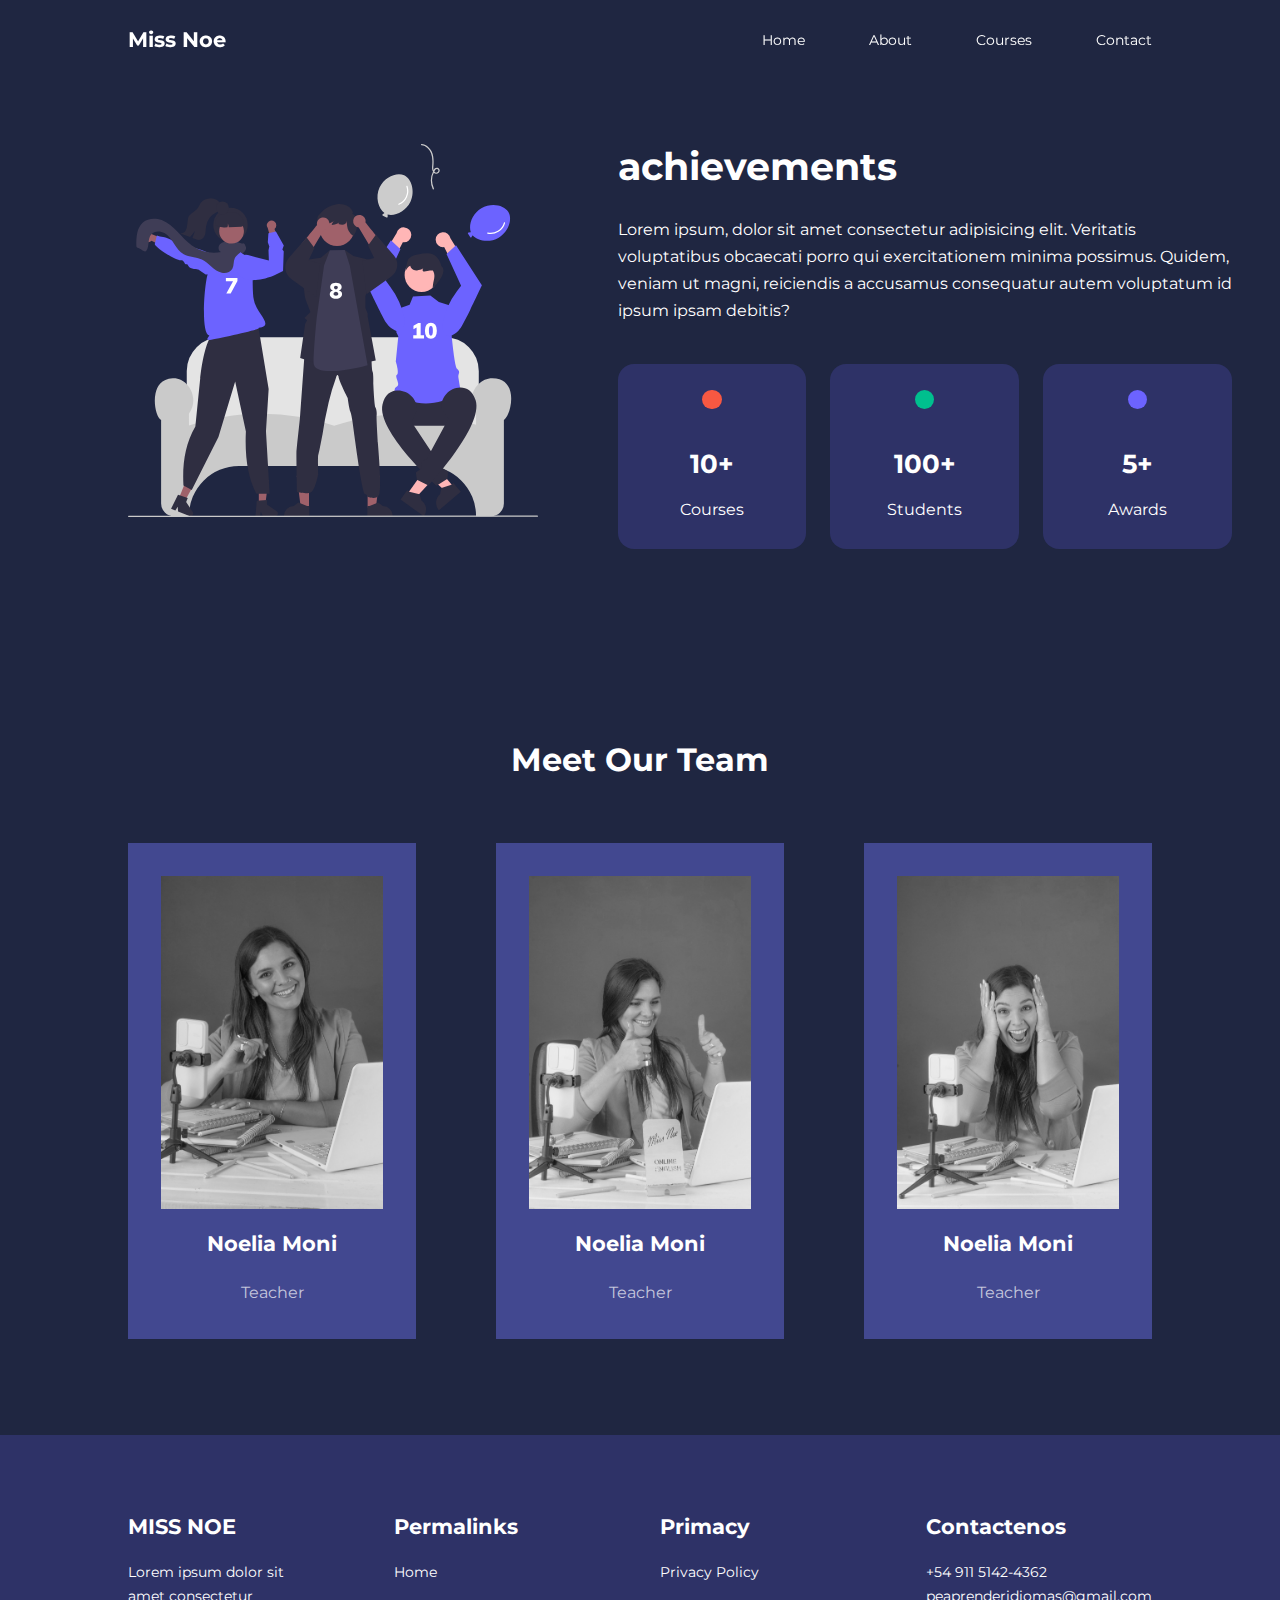
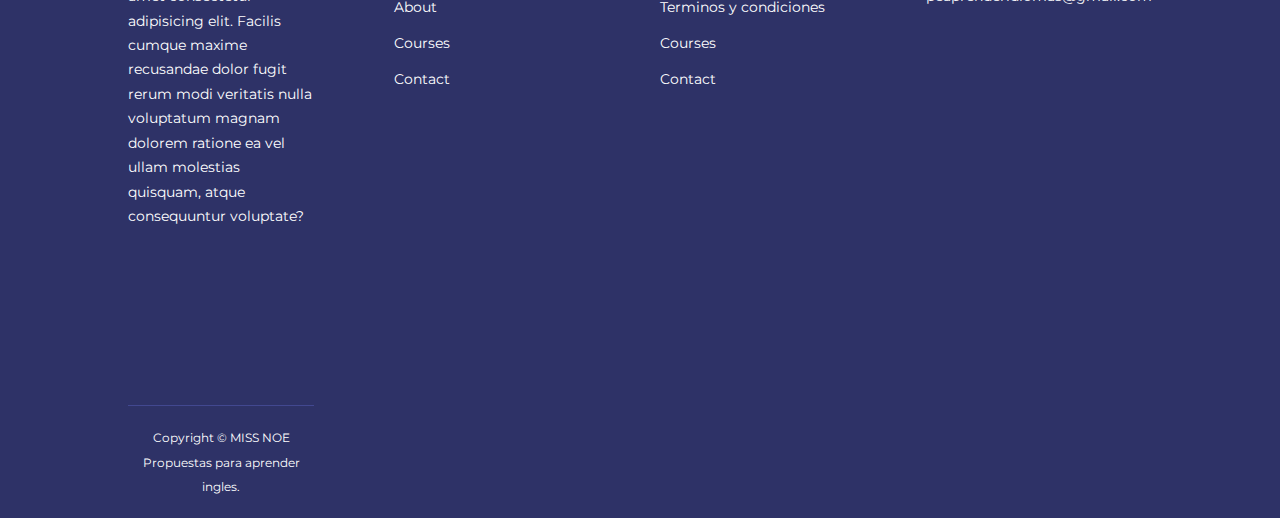
==== about.html @ 30347429 "about" ====
<!DOCTYPE html>
<html lang="es">

<head>
    <meta charset="UTF-8">
    <meta http-equiv="X-UA-Compatible" content="IE=edge">
    <meta name="viewport" content="width=device-width, initial-scale=1.0">
    <title>Miss</title>
    <!-- ICONSCOUT CDN -->
    <link rel="stylesheet" href="https://unicons.iconscout.com/release/v2.1.6/css/unicons.css">
    <!--GOOGLE FONTS (MONTSERRAT)-->
    <link rel="preconnect" href="https://fonts.googleapis.com">
    <link rel="preconnect" href="https://fonts.gstatic.com" crossorigin>
    <link href="https://fonts.googleapis.com/css2?family=Montserrat:wght@300;400;500;600;700;800;900&display=swap"
        rel="stylesheet">

    <!-- SWIPER CSS -->
    <!-- <link rel="stylesheet" href="https://unpkg.com/swiper/swiper-bundle.min.css" />-->


    <link rel="stylesheet" href="./css/style.css">
    <link rel="stylesheet" href="./css/about.css">
</head>

<body>
    <nav>
        <div class="container nav_container">
            <a href="index.html">
                <h4>Miss Noe</h4>
            </a>
            <ul class="nav_menu">
                <li><a href="index.html">Home</a></li>
                <li><a href="about.html">About</a></li>
                <li><a href="courses.html">Courses</a></li>
                <li><a href="contact.html">Contact</a></li>
            </ul>
            <button id="open-menu-btn"><i class="uil uil-bars"></i></button>
            <button id="close-menu-btn"><i class="uil uil-multiply"></i></button>
        </div>


    </nav>

    <!-- Contenido de la página va aquí -->


        <section class="about_achievements">
            <div class="container about_achievements-container">
                <div class="about_achievements-left">
                    <img src="./images/about achievements.svg">
                </div>
                <div class="about_achievements-right">
                    <h1>achievements</h1>
                    <p>
                        Lorem ipsum, dolor sit amet consectetur adipisicing elit. Veritatis voluptatibus obcaecati porro
                        qui exercitationem minima possimus. Quidem, veniam ut magni,
                        reiciendis a accusamus consequatur autem voluptatum id ipsum ipsam debitis?
                    </p>
                    <div class="achievements_cards">
                        <article class="achievement_card">
                            <span class="achievement_icon">
                                <i class="uil uil-video"></i>
                            </span>
                            <h3>10+</h3>
                            <p>Courses</p>
                        </article>

                        <article class="achievement_card">
                            <span class="achievement_icon">
                                <i class="uil uil-users-alt"></i>
                            </span>
                            <h3>100+</h3>
                            <p>Students</p>
                        </article>

                        
                        <article class="achievement_card">
                            <span class="achievement_icon">
                                <i class="uil uil-trophy"></i>
                            </span>
                            <h3>5+</h3>
                            <p>Awards</p>
                        </article>
                    </div>
                </div>
            </div>
        </section>

        <!-------------- FIN DE ACHIVEMENTS ------------>

        <section>
            <h2>Meet Our Team</h2>
            <div class="container team_container">
                <article class="team_member">
                    <div class="team_member-image">
                        <img src="./imagenesNoe/noe_notebook1.jpg">
                    </div>
                    <div class="team_member-info">
                        <h4>Noelia Moni</h4>
                        <p>Teacher</p>
                    </div>
                    <div class="team_member-socials">
                        <a href="https://www.instagram.com/miss.noe_online.english/" target="_blank"><i class="uil uil-instagram"></i></a>
                        <a href="https://www.twitter.com/miss.noe_online.english/" target="_blank"><i class="uil uil-twitter"></i></a>
                        <a href="https://www.linkedin.com/miss.noe_online.english/" target="_blank"><i class="uil uil-linkedin"></i></a>
                    </div>
                </article>

                <article class="team_member">
                    <div class="team_member-image">
                        <img src="./imagenesNoe/noeOkey.jpg">
                    </div>
                    <div class="team_member-info">
                        <h4>Noelia Moni</h4>
                        <p>Teacher</p>
                    </div>
                    <div class="team_member-socials">
                        <a href="https://www.instagram.com/miss.noe_online.english/" target="_blank"><i class="uil uil-instagram"></i></a>
                        <a href="https://www.twitter.com/miss.noe_online.english/" target="_blank"><i class="uil uil-twitter"></i></a>
                        <a href="https://www.linkedin.com/miss.noe_online.english/" target="_blank"><i class="uil uil-linkedin"></i></a>
                    </div>
                </article>

                <article class="team_member">
                    <div class="team_member-image">
                        <img src="./imagenesNoe/noeGraciosa.jpg">
                    </div>
                    <div class="team_member-info">
                        <h4>Noelia Moni</h4>
                        <p>Teacher</p>
                    </div>
                    <div class="team_member-socials">
                        <a href="https://www.instagram.com/miss.noe_online.english/" target="_blank"><i class="uil uil-instagram"></i></a>
                        <a href="https://www.twitter.com/miss.noe_online.english/" target="_blank"><i class="uil uil-twitter"></i></a>
                        <a href="https://www.linkedin.com/miss.noe_online.english/" target="_blank"><i class="uil uil-linkedin"></i></a>
                    </div>
                </article>
            </div>
        </section>

         <!-------------- FIN DE EQUIPO ------------>












        <footer class="footer">
            <div class="container footer_container">
                <div class="footer_1">
                    <a href="index.html" class="footer_logo">
                        <h4>MISS NOE</h4>
                    </a>
                    <p>Lorem ipsum dolor sit amet consectetur adipisicing elit. Facilis cumque maxime recusandae
                        dolor fugit rerum modi veritatis nulla voluptatum magnam dolorem ratione ea vel ullam
                        molestias quisquam, atque consequuntur voluptate?
                    </p>
                </div>

                <div class="footer_2">
                    <h4>Permalinks</h4>
                    <ul class="permalinks">
                        <li>
                            <a href="index.html">Home</a>
                        </li>
                        <li>
                            <a href="about.html">About</a>
                        </li>
                        <li>
                            <a href="courses.html">Courses</a>
                        </li>
                        <li>
                            <a href="contact.html">Contact</a>
                        </li>
                    </ul>
                </div>

                <div class="footer_3">
                    <h4>Primacy</h4>
                    <ul class="privacy">
                        <li><a href="#">Privacy Policy</a></li>
                        <li><a href="#">Terminos y condiciones</a></li>
                        <li><a href="#">Courses</a></li>
                        <li><a href="#">Contact</a></li>
                    </ul>
                </div>

                <div class="footer_4">
                    <h4>Contactenos</h4>
                    <div>
                        <p>+54 911 5142-4362</p>
                        <p>peaprenderidiomas@gmail.com</p>
                    </div>
                    <ul class="footer_socials">
                        <li><a href="#"><i class="uil uil-facebook-f"></i></a></li>
                        <li><a href="#"><i class="uil uil-instagram-alt"></i></a></li>
                        <li><a href="#"><i class="uil uil-twitter"></i></a></li>
                        <li><a href="#"><i class="uil uil-linkedin-alt"></i></a></li>
                    </ul>
                </div>

                <div class="footer_copyright">
                    <small>Copyright &copy; MISS NOE Propuestas para aprender ingles.</small>
                </div>
            </div>
        </footer>





        <!-- Scripts de JavaScript van al final del cuerpo para mejorar el rendimiento de la carga -->
        <script src="./main.js"></script>
        <!--<script src="https://unpkg.com/swiper/swiper-bundle.min.js"></script>
---- css/style.css ----
* {
    margin: 0;
    padding: 0;
    border: 0;
    outline: 0;
    text-decoration: none;
    list-style: none;
    box-sizing: border-box;
}

:root{

 --color-primary: #6c63ff;
 --color-suuuess: #00bf8e;
 --color-warning: #f7c94b;
 --color-danger: #f75842;
 --color-danger-variant: rgba(247, 88, 66, 0.4);
 --color-white: #fff;
 --color-light: rgba(255, 255, 255, 0.7);
 --color-black: #000;
 --color-bg: #1f2641;
 --color-bg1:#2e3267;
 --color-bg2:#424890;
 --color-bg3:#ABEBC6;
 --color-bg4:#D1F2EB;

 --container-width-lg: 80%;
 --container-width-md: 90%;
 --container-width-sm: 94%;

 --transition: all 400ms ease;
}

body {
    font-family: "Montserrat", sans-serif;
    line-height: 1.7;
    color: var(--color-white);
    background-color: var(--color-bg);
}
.container{
    width: var(--container-width-lg);
    margin: 0 auto;
}

section{

    padding: 6rem 0;
}

section h2{
    text-align: center;
    margin-bottom: 4rem;
}

h1,
h2,
h3,
h4,
h5 {
  line-height: 1.2; 
}
h1{
    font-size: 2.4rem;
}
h2{
    font-size: 2rem;
}
h3{
    font-size: 1.6rem;
}
h4{
    font-size: 1.3rem;
}
a{
    color: var(--color-white);
}

img{
    width: 100%;
    display: block;
    object-fit: cover;
}

.btn{
    display: inline-block;
    background: var(--color-white);
    color: var(--color-black);
    padding: 1rem 2rem;
    border: 1px solid transparent;
    font-weight: 500;
    transition: var(--transition);
}

.btn:hover {
    background: transparent;
    color: var(--color-white);
    border-color: var(--color-white);
}

.btn-primary {
    background: var(--color-danger);
    color: var(--color-white);
}

/*---------------------- NAVBAR------*/

nav {
    background:transparent;
    width: 100vw;
    height: 5rem;
    position: fixed;
    top: 0;
    z-index: 11;
}
.window-scroll {
    background: var(--color-primary);
    box-shadow: 0 1rem 2rem rgba(0, 0, 0, 0.2);
}
.nav_container {
    height: 100%;
    display: flex;
    justify-content: space-between;
    align-items: center;
}
nav button {
    display: none;
}

.nav_menu {
    display: flex;
    align-items: center;
    gap: 4rem;
}
.nav_menu a{
    font-size: 0.9rem;
    transition: var(--transition);
}

.nav_menu a:hover{
    color: var(--color-bg2);
}

/*-------HEADER--------*/

header{
    position: relative;
    top: 5rem;
    overflow: hidden;
    height: 70vh;
    margin-bottom: 5rem;
}

.header_container {
    display: grid;
    grid-template-columns: 1fr 1fr;
    align-items: center;
    gap: 5rem;
    height: 100%;
}

.header_left p {
    margin: 1rem 0 2.4rem;
}

/*------- CATEGORIAS --------*/

.categories{
    background: var(--color-bg1);
    height: 29rem;
}
.categories h1{
    line-height: 1;
    margin-bottom: 3rem;
}

.categories_container{
    display: grid;
    grid-template-columns: 40% 60%;
 
}
.categories_left{
    margin-right: 4rem;
}

.categories_left p {
    margin: 1rem 0 3rem;
}
.categories_right{
    display: grid;
    grid-template-columns: repeat(3, 1fr);
    gap: 1.2rem;
}

.category{
    background: var(--color-bg2);
    padding: 2rem;
    border-radius: 2rem;
    transition: var(--transition);
}
.category:hover{
    box-shadow: 0 3rem 3rem rgba(0, 0, 0, 0.3);
    z-index: 1;
}

.category:nth-child(1) .category_icon{
    background:var(--color-black) ;

}

.category:nth-child(2) .category_icon{
    background: var(--color-danger);

}

.category:nth-child(3) .category_icon{
    background: var(--color-danger-variant);

}

.category:nth-child(4) .category_icon{
    background: var(--color-suuuess);

}

.category:nth-child(5) .category_icon{
    background: var(--color-warning);

}

.category:nth-child(6) .category_icon{
    background: var(--color-bg);

}

.category_icon{
    background: var(--color-primary);
    padding: 0.7rem;
    border-radius: 0.9rem;
}

.category h5{
    margin: 2rem 0 1rem;

}
.category p{
    font-size: 0.85rem;
}

/*------- CURSOS POPULARES --------*/


.courses{
    margin-top: 10rem;
}

.courses_container{
    display: grid;
    grid-template-columns: repeat(3, 1fr);
    gap: 2rem;
}

.course {
    background: var(--color-bg1);
    text-align: center;
    border: 1px solid transparent;
    transition: var(--transition);
}
.course:hover{
    background: transparent;
    border-color: var(--color-primary);

}
.course_info{
    padding: 2rem;
}

.course_info p {
    margin: 1.2rem 0 2rem;
    font-size: 0.9rem;
}


/*------- PREGUNTAS FRECUENTES --------*/

.faqs{

    background: var(--color-bg1);
    box-shadow: inset 0 0 3rem rgba(0, 0, 0, 0.5);
}

.faqs_container{
    display: grid;
    grid-template-columns: 1fr 1fr;
    gap: 1rem;
}

.faq{
    padding: 2rem;
    display: flex;
    align-items: center;
    gap: 1.4rem;
    height: fit-content;
    background: var(--color-primary);
    cursor: pointer;

}

.faq h4{
    font-size: 1rem;
    line-height: 2.2;
}

.faq_icon{
    align-self: flex-start;
    font-size: 1.2rem;
}

.faq p{
    margin-top: 0.8rem;
    display: none;
}
.faq.open p{
    display: block;
}

/*------- TESTIMONIO --------*/

.testimonials__container{
    overflow-x: hidden;
    position: relative;
    margin-bottom: 5rem;
}

.testimonial{
    padding-top: 2rem;
}

.avatar{
    width: 6rem;
    height: 6rem;
    border-radius: 50%;
    overflow: hidden;
    margin: 0 auto 1rem;
    border: 1rem solid var(--color-bg1);
}

.testimonial_info{
    text-align: center;
}

.testimonial_body{
    background: var(--color-primary);
    padding: 2rem;
    margin-top: 3rem;
    position: relative;
}

.testimonial_body::before{

    content: "";
    display: block;
    background: linear-gradient(
        135deg,
        transparent,
        var(--color-primary),
        var(--color-primary),
        var(--color-primary)
    );
    width: 3rem;
    height: 3rem;
    position: absolute;
    left: 50%;
    top: -1.5rem;
    transform: rotate(45deg);
}

/*------- FOOTER --------*/

footer{

    background: var(--color-bg1);
    padding-top: 5rem;
    font-size: 0.9rem;
}

.footer_container{
    display: grid;
    grid-template-columns: repeat(4, 1fr);
    gap: 5rem;
}
.footer_container > div h4{
    margin-bottom: 1.2rem;
}

.footer_1 p{
    margin: 0 0 2rem;
}

footer ul li{
    margin-bottom: 0.7rem;
}

footer ul li a:hover{
    text-decoration: underline;

}

.footer_socials{
    display: flex;
    gap: 1rem;
    font-size: 1.2rem;
    margin-top: 2rem;
}
.footer_copyright{
    text-align: center;
    margin-top: 4rem;
    padding: 1.2rem 0;
    border-top: 1px solid var(--color-bg2);
}


/*---------- MEDIA QUERIS (TABLETS) ---------*/


@media screen and (max-width: 1024px) {
    body{
        background:#AF7AC5 ;

    }
    .container{
        width: var(--container-width-md);
    }
    h1{
        font-size: 2.2rem;
    }
    h2{
        font-size: 1.7rem;
    }
    h3{
        font-size: 1.4rem;

    }
    h4{
        font-size: 1.2rem;
    }

    
/*---------- NAVBAR ---------*/

nav button {
    display: inline-block;
    background: transparent;
    font-size: 1.8rem;
    color: var(--color-white);
    cursor: pointer;
}
nav button#close-menu-btn{
    display: none;
}

.nav_menu{
    position: fixed;
    top: 5rem;
    right: 5%;
    height: fit-content;
    width: 18rem;
    flex-direction: column;
    gap: 0;
    display: none;
}
.nav_menu li{
    width: 100%;
    height: 5.8rem;
    animation: animateNavItems 400ms linear forwards;
    transform-origin: top right;
    opacity: 0;

}
.nav_menu li:nth-child(2){
    animation-delay: 200ms;
}


.nav_menu li:nth-child(3){
    animation-delay: 400ms;
}


.nav_menu li:nth-child(4){
    animation-delay: 600ms;
}






@keyframes animateNavItems {
    0%{
        transform: rotateZ(-90deg) rotateX(90deg) scale(0.1);
    }
    100%{
        transform: rotateZ(0) rotateX(0) scale(1);
        opacity: 1;
    }
}

.nav_menu li a {
    background: var(--color-primary);
    box-shadow: -4rem 6rem 10rem rgba(0, 0, 0, 0.6);
    width: 100%;
    height: 100%;
    display: grid;
    place-items: center;
   /* transition: background 0.3s ease, color 0.3s ease;  Agrega una transición suave */
}

.nav_menu li a:hover {
    background: var(--color-bg2);
    color: var(--color-white);
}

/*-------------- HEADER -----------------------------------*/

header{
    height: 52vh;
    margin-bottom: 4rem;
}

.header_container {
    gap: 0;
    padding-bottom: 3rem;
}

/*-------------- CATEGORIAS ---------------------*/
.categories{
    height: auto;
}
.categories_container{
    grid-template-columns: 1fr;
    gap: 3rem;
}
.categories_left{
    margin-right: 0;
}

/*-------------- CURSOS POPULARES ---------------------*/
.course{
    margin-top: 0;
}
.courses_container{
    grid-template-columns: 1fr 1fr;
}

/*-------------- PREGUNT FRECUENTES ---------------------*/
.faqs_container{
    grid-template-columns: 1fr;
}
.faq{
    padding: 1.5rem;
}

/*-------------- FOOTER ---------------------*/
.footer_container{
    grid-template-columns: 1fr 1fr;
}


}
/*-------------- MEDIA QUERIES (PHONE) ---------------------*/

@media screen and (max-width: 768px){
body{
    background: red;
}

.container{
    width: var(--container-width-sm);
}
/*-------------- NAVBAR ---------------------*/
.nav_menu{
    right: 3%;
}
/*-------------- HEADER ---------------------*/
header{
    height: 100vh;
}

.header_container{
    grid-template-columns: 1fr;
    text-align: center;
    margin-top: 0;
}

.header_left p {
    margin-bottom: 1.3rem;
}

/*-------------- CATEGORIAS ---------------------*/
.categories_right{
    grid-template-columns: 1fr 1fr;
    gap: 0.7rem;
}

.category{
    padding: 1rem;
    border-radius: 1rem;
}

.category_icon{
    margin-top: 4px;
    display: inline-block;
}
/*-------------- CURSOS POPU ---------------------*/
.courses_container{
    grid-template-columns: 1fr;
}

/*-------------- TESTIMONIOS ---------------------*/
.testimonial_body{
    padding: 1.2rem;
}

/*-------------- FOOTER ---------------------*/
.footer_container{
    grid-template-columns: 1fr;
    text-align: center;
    gap: 2rem;
}

.footer_1 p{
    margin: 1rem auto;
}
.footer_socials{
    justify-content: center;
}

/*--------- TEST --------------------------------*/

img {
	max-width: 100%; /* Establece el ancho máximo al 100% del contenedor */
	height: auto; /* Mantiene la proporción de aspecto original de la imagen */
	display: block; /* Elimina espacios en blanco alrededor de la imagen */
	margin: 0 auto; /* Centra la imagen horizontalmente */
}

h1 {
	text-align: center;
	color: #ffffff;
	font-family: Arial, sans-serif;
	text-transform: uppercase;
	background-color: #6e65d3;
	padding: 10px;
	border-radius: 5px;
	box-shadow: 0 2px 4px rgba(0, 0, 0, 0.2);
}

h3 {
	text-align: center;
	color: #eeeeee;
	font-family: Arial, sans-serif;
	text-transform: uppercase;
	background-color: #999999;
	padding: 8px;
	border-radius: 5px;
	box-shadow: 0 2px 4px rgba(0, 0, 0, 0.2);
}

form {
	max-width: 600px;
	margin: 0 auto;
	padding: 20px;
	background-color: #fff;
	box-shadow: 0px 0px 10px rgba(0, 0, 0, 0.2), 0px 0px 20px rgba(0, 0, 15, 0.5);
}

fieldset {
	margin-bottom: 20px;
	border: none;
}

legend {
	font-weight: bold;
	margin-bottom: 10px;
}

input[type="radio"] {
	margin-right: 5px;
}

button[type="submit"] {
	display: block;
	margin: 0 auto;
	padding: 10px 20px;
	background-color: #6e65d3;
	color: #fff;
	border: none;
	font-size: 16px;
	cursor: pointer;
	transition: background-color 0.3s ease;
	border-radius: 20px;
	/* adjust the value to your preference */
}

button[type="submit"]:hover {
	background-color: #000000;
}

.result {
	margin-top: 20px;
	padding: 10px;
	background-color: #6e65d3;
	border-radius: 5px;
	text-align: center;
	color: #ffffff;
}













}
---- css/about.css ----
:root{

    --color-primary: #6c63ff;
    --color-suuuess: #00bf8e;
    --color-warning: #f7c94b;
    --color-danger: #f75842;
    --color-danger-variant: rgba(247, 88, 66, 0.4);
    --color-white: #fff;
    --color-light: rgba(255, 255, 255, 0.7);
    --color-black: #000;
    --color-bg: #1f2641;
    --color-bg1:#2e3267;
    --color-bg2:#424890;
    --color-bg3:#ABEBC6;
    --color-bg4:#D1F2EB;
   
    --container-width-lg: 80%;
    --container-width-md: 90%;
    --container-width-sm: 94%;
   
    --transition: all 400ms ease;
   }


.about_achievements{

    margin-top: 3rem;

}

.about_achievements-container{
    display: grid;
    grid-template-columns: 40% 60%;
    gap: 5rem;
}

.about_achievements-right > p{
    margin: 1.6rem 0 2.5rem;

}
.achievements_cards{

    display: grid;
    grid-template-columns: repeat(3, 1fr);
    gap: 1.5rem;
}

.achievement_card{
    background: var(--color-bg1);
    padding: 1.6rem;
    border-radius: 1rem;
    text-align: center;
    transition: var(--transition);
}
.achievement_card:hover{
    background: var(--color-bg2);
    box-shadow: 0 3rem 3rem rgba(0, 0, 0, 0.3);

}

.achievement_icon{
    background: var(--color-danger);
    padding: 0.6rem;
    border-radius: 1rem;
    display: inline-block;
    margin-bottom: 2rem;
    font-size: 2rem;
}
.achievement_card:nth-child(2)
.achievement_icon{
    background: var(--color-suuuess);
}

.achievement_card:nth-child(3)
.achievement_icon{
    background: var(--color-primary);
}
.achievement_card p {
    margin-top: 1rem;
}

/*-------------------------- TEAM ------------------------------*/
.team{

    background: var(--color-bg1);
    box-shadow: inset 0 0 3rem rgba(0, 0, 0, 0.5);

}

.team_container{
    display: grid;
    grid-template-columns: repeat(3, 1fr);
    gap: 5rem;
}
.team_member{
    background: var(--color-bg2);
    padding: 2rem;
    border: 1px solid transparent;
    transition: var(--transition);
    position: relative;
    overflow: hidden;
}

.team_member:hover{
    background: transparent;
    border-color: var(--color-primary);
}

.team_member-image img{
    filter: saturate(0);
}
.team_member:hover img{
    filter: saturate(1);
}

.team_member-info * {
    text-align: center;
    margin-top: 1.4rem;

}

.team_member-info p {
    color: var(--color-light);
}

.team_member-socials{
    position: absolute;
    top: 50%;
    transform: translateY(-50%);
    right: -100%;
    display: flex;
    flex-direction: column;
    background: var(--color-primary);
    border-radius: 1rem 0 0 1rem;
    box-shadow: -2rem 0 2rem rgba(0, 0, 0, 0.3);
    transition: var(--transition);
}

.team_member:hover
.team_member-socials{
    right: 0;
}


.team_member-socials a {
    padding: 1rem;
}

/*---------------- MEDIA QUERIES (TABLETS) ------------------------------*/
@media screen and (max-width: 1024px){
    .about_achievements{
        margin-top: 2rem;
    }
    .about_achievements-container{
        grid-template-columns: 1fr;
        gap: 4rem;
    }
    .about_achievements-left{
        width: 80%;
        margin: 0 auto;
    }
    .team_container{
        grid-template-columns: repeat(2, 1fr);
        gap: 2rem;
    }
    .team_member{
        padding: 1rem;
    }
    /*---------------- MEDIA QUERIES (IPHONE) ------------------------------*/

    @media  screen and (max-width: 768px) {
        .achievements_cards{
            grid-template-columns: 1fr 1fr;
            gap: 0.7rem;
        }
        .team_container{
            grid-template-columns: 1fr 1fr;
            gap: 0.7;
        }
        .team_member{
            padding: 0;
        }
        .team_member p{
            margin-bottom: 1.5rem;
        }
        
    }











}
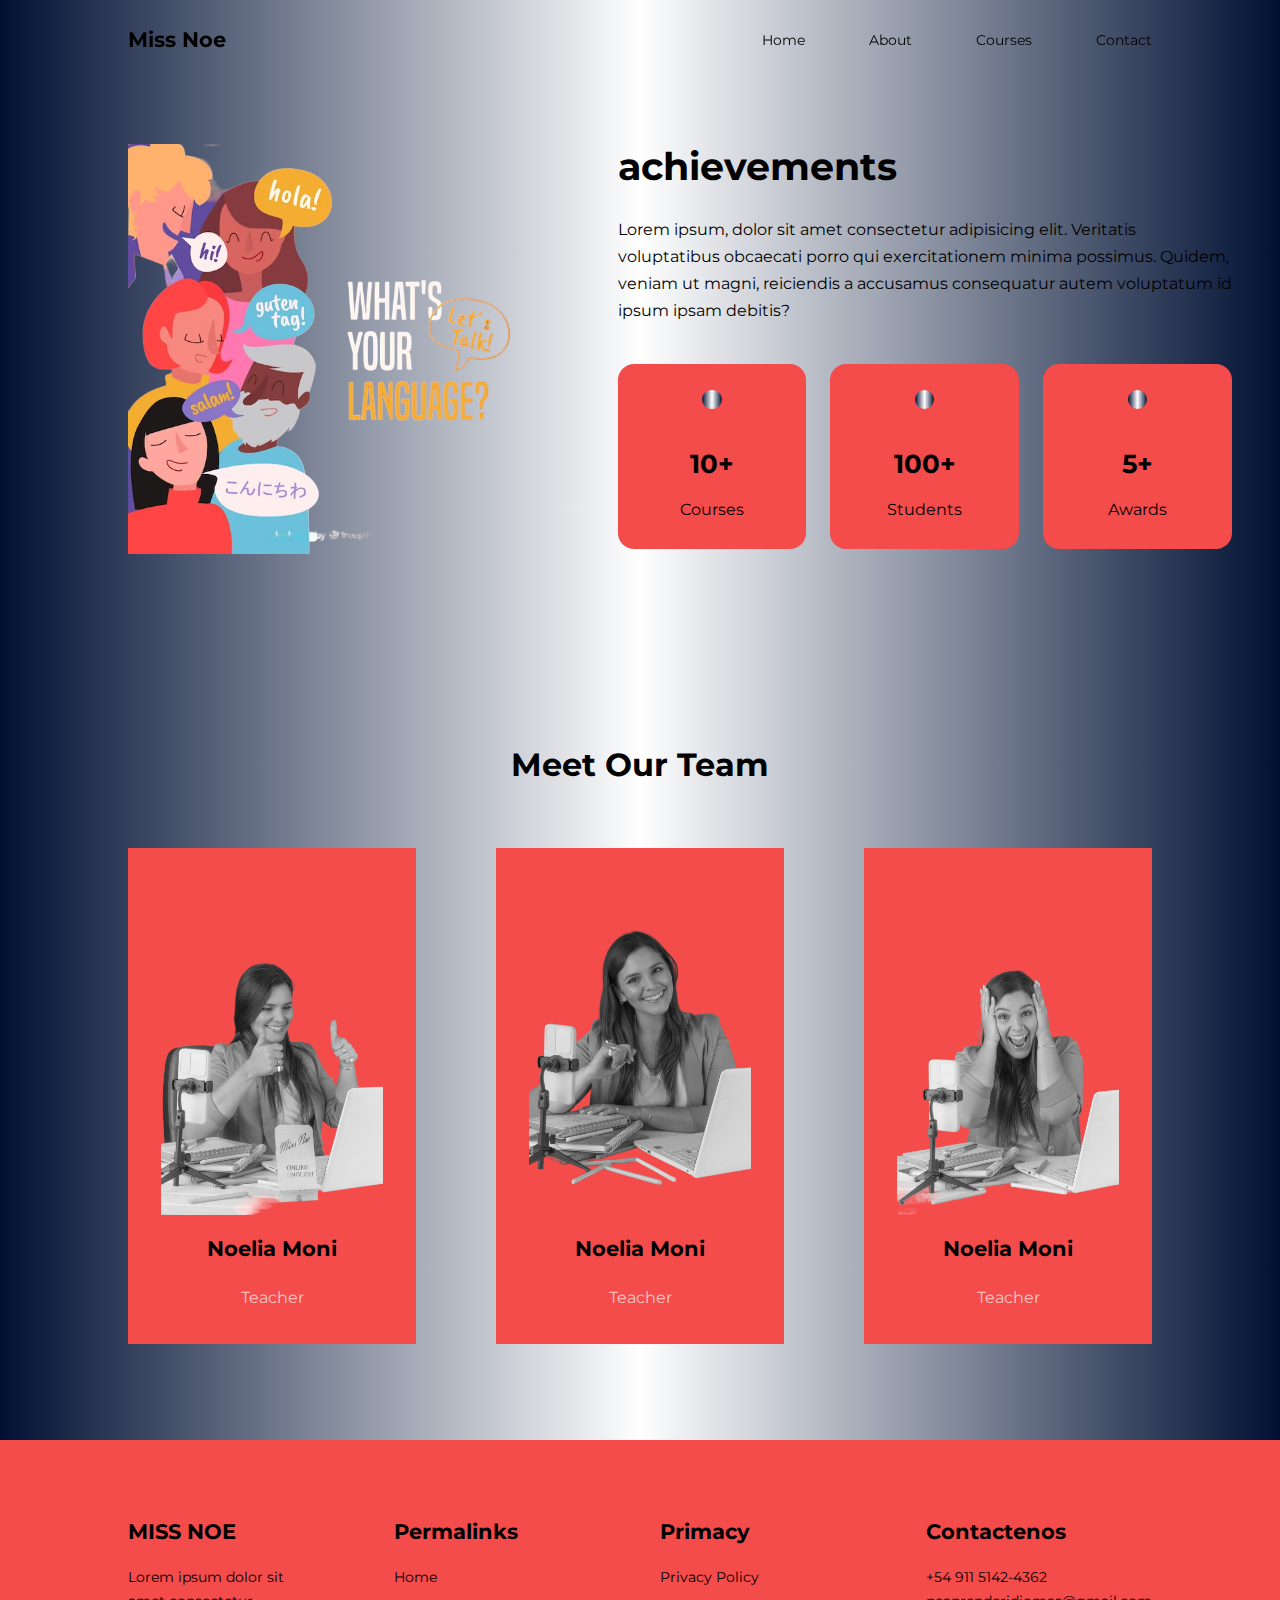
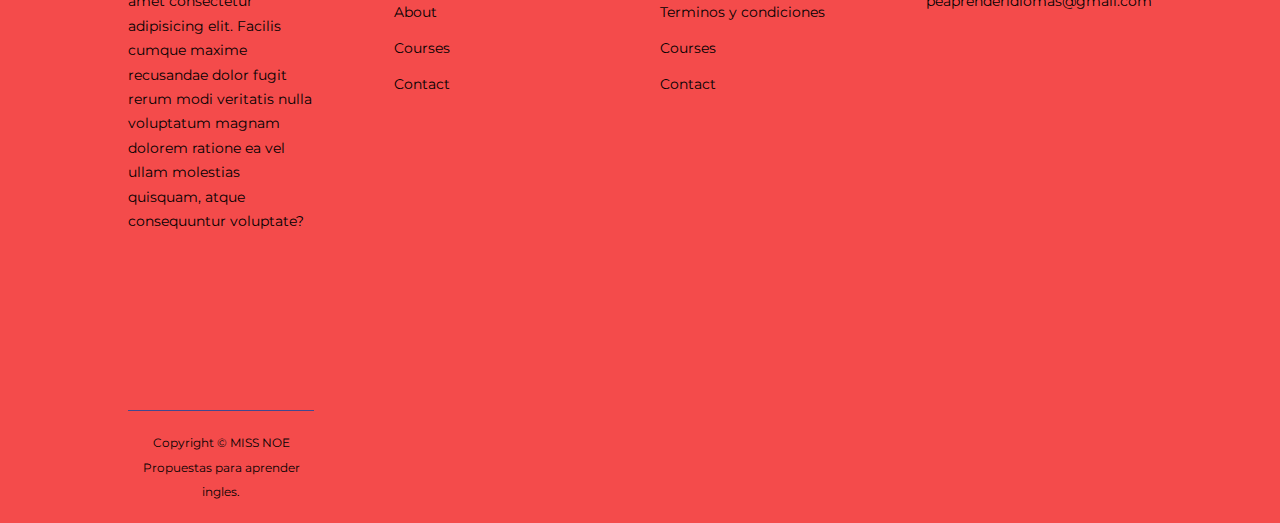
==== commit 044dd6d4: "refactor" ====
--- a/about.html
+++ b/about.html
@@ -47,7 +47,7 @@
         <section class="about_achievements">
             <div class="container about_achievements-container">
                 <div class="about_achievements-left">
-                    <img src="./images/about achievements.svg">
+                    <img src="./imagenesNoe/gente-diseno-PhotoRoom.png-PhotoRoom-PhotoRoom.png">
                 </div>
                 <div class="about_achievements-right">
                     <h1>achievements</h1>
@@ -93,7 +93,7 @@
             <div class="container team_container">
                 <article class="team_member">
                     <div class="team_member-image">
-                        <img src="./imagenesNoe/noe_notebook1.jpg">
+                        <img src="./imagenesNoe/noeOkey-PhotoRoom.png-PhotoRoom.png">
                     </div>
                     <div class="team_member-info">
                         <h4>Noelia Moni</h4>
@@ -108,7 +108,7 @@
 
                 <article class="team_member">
                     <div class="team_member-image">
-                        <img src="./imagenesNoe/noeOkey.jpg">
+                        <img src="./imagenesNoe/noe_notebook1-PhotoRoom.png-PhotoRoom.png">
                     </div>
                     <div class="team_member-info">
                         <h4>Noelia Moni</h4>
@@ -123,7 +123,7 @@
 
                 <article class="team_member">
                     <div class="team_member-image">
-                        <img src="./imagenesNoe/noeGraciosa.jpg">
+                        <img src="./imagenesNoe/noeGraciosa-PhotoRoom.png-PhotoRoom.png">
                     </div>
                     <div class="team_member-info">
                         <h4>Noelia Moni</h4>
--- a/css/style.css
+++ b/css/style.css
@@ -1,55 +1,56 @@
 * {
-    margin: 0;
-    padding: 0;
-    border: 0;
-    outline: 0;
-    text-decoration: none;
-    list-style: none;
-    box-sizing: border-box;
-}
-
-:root{
-
- --color-primary: #6c63ff;
- --color-suuuess: #00bf8e;
- --color-warning: #f7c94b;
- --color-danger: #f75842;
- --color-danger-variant: rgba(247, 88, 66, 0.4);
- --color-white: #fff;
- --color-light: rgba(255, 255, 255, 0.7);
- --color-black: #000;
- --color-bg: #1f2641;
- --color-bg1:#2e3267;
- --color-bg2:#424890;
- --color-bg3:#ABEBC6;
- --color-bg4:#D1F2EB;
-
- --container-width-lg: 80%;
- --container-width-md: 90%;
- --container-width-sm: 94%;
-
- --transition: all 400ms ease;
+  margin: 0;
+  padding: 0;
+  border: 0;
+  outline: 0;
+  text-decoration: none;
+  list-style: none;
+  box-sizing: border-box;
+}
+
+:root {
+  --color-primary: #6c63ff;
+  --color-suuuess: #00bf8e;
+  --color-warning: #f7c94b;
+  --color-danger: #f75842;
+  --color-danger-variant: rgba(247, 88, 66, 0.4);
+  --color-white: #fff;
+  --color-light: rgba(255, 255, 255, 0.7);
+  --color-black: #000;
+  --color-bg: #1f2641;
+  --color-bg1:  rgb(244, 75, 75);
+  --color-bg2: #424890;
+  --color-bg3: #abebc6;
+  --color-bg4: #d1f2eb;
+  --color-bg5: #ba0c2f;
+  --color-bg6: #f2f2f2;
+  --color-RU: linear-gradient(to right, #012169, #ffffff, #ba0c2f);
+  --color-UR: linear-gradient(to right, #001033, #ffffff, #001033);
+  --container-width-lg: 80%;
+  --container-width-md: 90%;
+  --container-width-sm: 94%;
+
+  --transition: all 400ms ease;
 }
 
 body {
-    font-family: "Montserrat", sans-serif;
-    line-height: 1.7;
-    color: var(--color-white);
-    background-color: var(--color-bg);
-}
-.container{
-    width: var(--container-width-lg);
-    margin: 0 auto;
-}
-
-section{
-
-    padding: 6rem 0;
-}
-
-section h2{
-    text-align: center;
-    margin-bottom: 4rem;
+  font-family: "Montserrat", sans-serif;
+  line-height: 1.7;
+  color: var(--color-RU);
+  background: var(--color-UR);
+}
+.container {
+  width: var(--container-width-lg);
+  margin: 0 auto;
+}
+
+section {
+  padding: 6rem 0;
+}
+
+section h2 {
+  text-align: center;
+  margin-bottom: 4rem;
 }
 
 h1,
@@ -57,408 +58,411 @@
 h3,
 h4,
 h5 {
-  line-height: 1.2; 
-}
-h1{
-    font-size: 2.4rem;
-}
-h2{
-    font-size: 2rem;
-}
-h3{
-    font-size: 1.6rem;
-}
-h4{
-    font-size: 1.3rem;
-}
-a{
-    color: var(--color-white);
-}
-
-img{
-    width: 100%;
-    display: block;
-    object-fit: cover;
-}
-
-.btn{
-    display: inline-block;
-    background: var(--color-white);
-    color: var(--color-black);
-    padding: 1rem 2rem;
-    border: 1px solid transparent;
-    font-weight: 500;
-    transition: var(--transition);
+  line-height: 1.2;
+}
+h1 {
+  font-size: 2.4rem;
+}
+h2 {
+  font-size: 2rem;
+}
+h3 {
+  font-size: 1.6rem;
+}
+h4 {
+  font-size: 1.3rem;
+}
+a {
+  color: var(--color-RU);
+}
+
+img {
+  width: 100%;
+  display: block;
+  object-fit: cover;
+}
+
+.btn {
+  display: inline-block;
+  background: var(--color-white);
+  color: var(--color-black);
+  padding: 1rem 2rem;
+  border: 1px solid transparent;
+  font-weight: 500;
+  transition: var(--transition);
 }
 
 .btn:hover {
-    background: transparent;
-    color: var(--color-white);
-    border-color: var(--color-white);
+  background: transparent;
+  color: var(--color-RU);
+  border-color: var(--color-bg1);
 }
 
 .btn-primary {
-    background: var(--color-danger);
-    color: var(--color-white);
+  background: transparent;
+  color: var(--color-RU);
 }
 
 /*---------------------- NAVBAR------*/
 
 nav {
-    background:transparent;
-    width: 100vw;
-    height: 5rem;
-    position: fixed;
-    top: 0;
-    z-index: 11;
+  background: transparent;
+  width: 100vw;
+  height: 5rem;
+  position: fixed;
+  top: 0;
+  z-index: 11;
 }
 .window-scroll {
-    background: var(--color-primary);
-    box-shadow: 0 1rem 2rem rgba(0, 0, 0, 0.2);
+  background: var(--color-bg1);
+  box-shadow: 0 1rem 2rem rgba(0, 0, 0, 0.2);
 }
 .nav_container {
-    height: 100%;
-    display: flex;
-    justify-content: space-between;
-    align-items: center;
+  height: 100%;
+  display: flex;
+  justify-content: space-between;
+  align-items: center;
 }
 nav button {
-    display: none;
+  display: none;
+  background: var(--color-UR);
 }
 
 .nav_menu {
-    display: flex;
-    align-items: center;
-    gap: 4rem;
-}
-.nav_menu a{
-    font-size: 0.9rem;
-    transition: var(--transition);
-}
-
-.nav_menu a:hover{
-    color: var(--color-bg2);
+  display: flex;
+  align-items: center;
+  gap: 4rem;
+}
+.nav_menu a {
+  font-size: 0.9rem;
+  transition: var(--transition);
+  border-color: var(--color-RU);
+}
+
+.nav_menu a:hover {
+  color: var(--color-bg1);
+  border-color: var(--color-RU);
 }
 
 /*-------HEADER--------*/
 
-header{
-    position: relative;
-    top: 5rem;
-    overflow: hidden;
-    height: 70vh;
-    margin-bottom: 5rem;
+header {
+  position: relative;
+  top: 5rem;
+  overflow: hidden;
+  height: 70vh;
+  margin-bottom: 5rem;
 }
 
 .header_container {
-    display: grid;
-    grid-template-columns: 1fr 1fr;
-    align-items: center;
-    gap: 5rem;
-    height: 100%;
+  display: grid;
+  grid-template-columns: 1fr 1fr;
+  align-items: center;
+  gap: 5rem;
+  height: 100%;
 }
 
 .header_left p {
-    margin: 1rem 0 2.4rem;
+  margin: 1rem 0 2.4rem;
 }
 
 /*------- CATEGORIAS --------*/
 
-.categories{
-    background: var(--color-bg1);
-    height: 29rem;
-}
-.categories h1{
-    line-height: 1;
-    margin-bottom: 3rem;
-}
-
-.categories_container{
-    display: grid;
-    grid-template-columns: 40% 60%;
- 
-}
-.categories_left{
-    margin-right: 4rem;
+.categories {
+  background: var(--color-UR);
+  height: 29rem;
+}
+.categories h1 {
+  line-height: 1;
+  margin-bottom: 3rem;
+}
+
+.categories_container {
+  display: grid;
+  grid-template-columns: 40% 60%;
+}
+.categories_left {
+  margin-right: 4rem;
 }
 
 .categories_left p {
-    margin: 1rem 0 3rem;
-}
-.categories_right{
-    display: grid;
-    grid-template-columns: repeat(3, 1fr);
-    gap: 1.2rem;
-}
-
-.category{
-    background: var(--color-bg2);
-    padding: 2rem;
-    border-radius: 2rem;
-    transition: var(--transition);
-}
-.category:hover{
+  margin: 1rem 0 3rem;
+}
+.categories_right {
+  display: grid;
+  grid-template-columns: repeat(3, 1fr);
+  gap: 1.2rem;
+}
+
+.category {
+  background: var(--color-bg1);
+  padding: 2rem;
+  border-radius: 2rem;
+  transition: var(--transition);
+}
+.category:hover {
+  background: var(--color-UR);
+  box-shadow: 0 3rem 3rem rgba(0, 0, 0, 0.3);
+  z-index: 1;
+}
+
+.category:nth-child(1) .category_icon {
+  background: transparent;
+  border-radius: 50%;
+}
+
+.category:nth-child(2) .category_icon {
+  background: transparent;
+  border-radius: 50%;
+}
+
+.category:nth-child(3) .category_icon {
+  background: transparent;
+  border-radius: 50%;
+}
+
+.category:nth-child(4) .category_icon {
+  background: transparent;
+  border-radius: 50%;
+}
+
+.category:nth-child(5) .category_icon {
+  background: transparent;
+  border-radius: 50%;
+}
+
+.category:nth-child(6) .category_icon {
+  background: transparent;
+  border-radius: 50%;
+}
+
+.category_icon {
+  background: var(--color-primary);
+  padding: 0.7rem;
+  border-radius: 0.9rem;
+}
+
+.category h5 {
+  margin: 2rem 0 1rem;
+}
+.category p {
+  font-size: 0.85rem;
+}
+
+/*------- CURSOS POPULARES --------*/
+
+.courses {
+  margin-top: 10rem;
+}
+
+.courses_container {
+  display: grid;
+  grid-template-columns: repeat(3, 1fr);
+  gap: 2rem;
+}
+
+.course {
+  background: var(--color-bg1);
+  text-align: center;
+  border: 1px solid transparent;
+  transition: var(--transition);
+}
+.course:hover {
+  background: var(--color-UR);
+  border-color: var(--color-UR);
+  box-shadow: 0 3rem 3rem rgba(0, 0, 0, 0.3);
+  z-index: 1;
+}
+.course_info {
+  padding: 2rem;
+}
+
+.course_info p {
+  margin: 1.2rem 0 2rem;
+  font-size: 0.9rem;
+}
+
+/*------- PREGUNTAS FRECUENTES --------*/
+
+.faqs {
+  background: var(--color-UR);
+  box-shadow: inset 0 0 3rem rgba(0, 0, 0, 0.5);
+  transition: var(--transition)
+}
+
+.faqs_container {
+  display: grid;
+  grid-template-columns: 1fr 1fr;
+  gap: 1rem;
+}
+
+.faq {
+  padding: 2rem;
+  display: flex;
+  align-items: center;
+  gap: 1.4rem;
+  height: fit-content;
+  background: var(--color-bg1);
+  cursor: pointer;
+ ;
+}
+
+.faq:hover{
+    background: var(--color-UR);
+    border-color: var(--color-UR);
+    box-shadow: inset 0 0 3rem rgba(0, 0, 0, 0.5);
     box-shadow: 0 3rem 3rem rgba(0, 0, 0, 0.3);
     z-index: 1;
-}
-
-.category:nth-child(1) .category_icon{
-    background:var(--color-black) ;
-
-}
-
-.category:nth-child(2) .category_icon{
-    background: var(--color-danger);
-
-}
-
-.category:nth-child(3) .category_icon{
-    background: var(--color-danger-variant);
-
-}
-
-.category:nth-child(4) .category_icon{
-    background: var(--color-suuuess);
-
-}
-
-.category:nth-child(5) .category_icon{
-    background: var(--color-warning);
-
-}
-
-.category:nth-child(6) .category_icon{
-    background: var(--color-bg);
-
-}
-
-.category_icon{
-    background: var(--color-primary);
-    padding: 0.7rem;
-    border-radius: 0.9rem;
-}
-
-.category h5{
-    margin: 2rem 0 1rem;
-
-}
-.category p{
-    font-size: 0.85rem;
-}
-
-/*------- CURSOS POPULARES --------*/
-
-
-.courses{
-    margin-top: 10rem;
-}
-
-.courses_container{
-    display: grid;
-    grid-template-columns: repeat(3, 1fr);
-    gap: 2rem;
-}
-
-.course {
-    background: var(--color-bg1);
-    text-align: center;
-    border: 1px solid transparent;
-    transition: var(--transition);
-}
-.course:hover{
-    background: transparent;
-    border-color: var(--color-primary);
-
-}
-.course_info{
-    padding: 2rem;
-}
-
-.course_info p {
-    margin: 1.2rem 0 2rem;
-    font-size: 0.9rem;
-}
-
-
-/*------- PREGUNTAS FRECUENTES --------*/
-
-.faqs{
-
-    background: var(--color-bg1);
-    box-shadow: inset 0 0 3rem rgba(0, 0, 0, 0.5);
-}
-
-.faqs_container{
-    display: grid;
-    grid-template-columns: 1fr 1fr;
-    gap: 1rem;
-}
-
-.faq{
-    padding: 2rem;
-    display: flex;
-    align-items: center;
-    gap: 1.4rem;
-    height: fit-content;
-    background: var(--color-primary);
-    cursor: pointer;
-
-}
-
-.faq h4{
-    font-size: 1rem;
-    line-height: 2.2;
-}
-
-.faq_icon{
-    align-self: flex-start;
+
+
+} 
+
+.faq h4 {
+  font-size: 1rem;
+  line-height: 2.2;
+}
+
+.faq_icon {
+  align-self: flex-start;
+  font-size: 1.2rem;
+}
+
+.faq p {
+  margin-top: 0.8rem;
+  display: none;
+}
+.faq.open p {
+  display: block;
+}
+
+/*------- TESTIMONIO --------*/
+
+.testimonials__container {
+  overflow-x: hidden;
+  position: relative;
+  margin-bottom: 5rem;
+}
+
+.testimonial {
+  padding-top: 2rem;
+}
+
+.avatar {
+  width: 6rem;
+  height: 6rem;
+  border-radius: 50%;
+  overflow: hidden;
+  margin: 0 auto 1rem;
+  border: 1rem solid var(--color-bg1);
+}
+
+.testimonial_info {
+  text-align: center;
+}
+
+.testimonial_body {
+  background: var(--color-primary);
+  padding: 2rem;
+  margin-top: 3rem;
+  position: relative;
+}
+
+.testimonial_body::before {
+  content: "";
+  display: block;
+  background: linear-gradient(
+    135deg,
+    transparent,
+    var(--color-primary),
+    var(--color-primary),
+    var(--color-primary)
+  );
+  width: 3rem;
+  height: 3rem;
+  position: absolute;
+  left: 50%;
+  top: -1.5rem;
+  transform: rotate(45deg);
+}
+
+/*------- FOOTER --------*/
+
+footer {
+  background: var(--color-bg1);
+  padding-top: 5rem;
+  font-size: 0.9rem;
+}
+
+.footer_container {
+  display: grid;
+  grid-template-columns: repeat(4, 1fr);
+  gap: 5rem;
+}
+.footer_container > div h4 {
+  margin-bottom: 1.2rem;
+}
+
+.footer_1 p {
+  margin: 0 0 2rem;
+}
+
+footer ul li {
+  margin-bottom: 0.7rem;
+}
+
+footer ul li a:hover {
+  text-decoration: underline;
+}
+
+.footer_socials {
+  display: flex;
+  gap: 1rem;
+  font-size: 1.2rem;
+  margin-top: 2rem;
+}
+.footer_copyright {
+  text-align: center;
+  margin-top: 4rem;
+  padding: 1.2rem 0;
+  border-top: 1px solid var(--color-bg2);
+}
+
+/*---------- MEDIA QUERIS (TABLETS) ---------*/
+
+@media screen and (max-width: 1024px) {
+  body {
+    background: var(--color-UR);
+  }
+  .container {
+    width: var(--container-width-md);
+  }
+  h1 {
+    font-size: 2.2rem;
+  }
+  h2 {
+    font-size: 1.7rem;
+  }
+  h3 {
+    font-size: 1.4rem;
+  }
+  h4 {
     font-size: 1.2rem;
-}
-
-.faq p{
-    margin-top: 0.8rem;
-    display: none;
-}
-.faq.open p{
-    display: block;
-}
-
-/*------- TESTIMONIO --------*/
-
-.testimonials__container{
-    overflow-x: hidden;
-    position: relative;
-    margin-bottom: 5rem;
-}
-
-.testimonial{
-    padding-top: 2rem;
-}
-
-.avatar{
-    width: 6rem;
-    height: 6rem;
-    border-radius: 50%;
-    overflow: hidden;
-    margin: 0 auto 1rem;
-    border: 1rem solid var(--color-bg1);
-}
-
-.testimonial_info{
-    text-align: center;
-}
-
-.testimonial_body{
-    background: var(--color-primary);
-    padding: 2rem;
-    margin-top: 3rem;
-    position: relative;
-}
-
-.testimonial_body::before{
-
-    content: "";
-    display: block;
-    background: linear-gradient(
-        135deg,
-        transparent,
-        var(--color-primary),
-        var(--color-primary),
-        var(--color-primary)
-    );
-    width: 3rem;
-    height: 3rem;
-    position: absolute;
-    left: 50%;
-    top: -1.5rem;
-    transform: rotate(45deg);
-}
-
-/*------- FOOTER --------*/
-
-footer{
-
-    background: var(--color-bg1);
-    padding-top: 5rem;
-    font-size: 0.9rem;
-}
-
-.footer_container{
-    display: grid;
-    grid-template-columns: repeat(4, 1fr);
-    gap: 5rem;
-}
-.footer_container > div h4{
-    margin-bottom: 1.2rem;
-}
-
-.footer_1 p{
-    margin: 0 0 2rem;
-}
-
-footer ul li{
-    margin-bottom: 0.7rem;
-}
-
-footer ul li a:hover{
-    text-decoration: underline;
-
-}
-
-.footer_socials{
-    display: flex;
-    gap: 1rem;
-    font-size: 1.2rem;
-    margin-top: 2rem;
-}
-.footer_copyright{
-    text-align: center;
-    margin-top: 4rem;
-    padding: 1.2rem 0;
-    border-top: 1px solid var(--color-bg2);
-}
-
-
-/*---------- MEDIA QUERIS (TABLETS) ---------*/
-
-
-@media screen and (max-width: 1024px) {
-    body{
-        background:#AF7AC5 ;
-
-    }
-    .container{
-        width: var(--container-width-md);
-    }
-    h1{
-        font-size: 2.2rem;
-    }
-    h2{
-        font-size: 1.7rem;
-    }
-    h3{
-        font-size: 1.4rem;
-
-    }
-    h4{
-        font-size: 1.2rem;
-    }
-
-    
-/*---------- NAVBAR ---------*/
-
-nav button {
+  }
+
+  /*---------- NAVBAR ---------*/
+
+  nav button {
     display: inline-block;
     background: transparent;
     font-size: 1.8rem;
-    color: var(--color-white);
+    color: var(--color-bg1);
     cursor: pointer;
-}
-nav button#close-menu-btn{
+  }
+  nav button#close-menu-btn {
     display: none;
-}
-
-.nav_menu{
+  }
+
+  .nav_menu {
     position: fixed;
     top: 5rem;
     right: 5%;
@@ -467,264 +471,221 @@
     flex-direction: column;
     gap: 0;
     display: none;
-}
-.nav_menu li{
+  }
+  .nav_menu li {
     width: 100%;
     height: 5.8rem;
     animation: animateNavItems 400ms linear forwards;
     transform-origin: top right;
     opacity: 0;
-
-}
-.nav_menu li:nth-child(2){
+  }
+  .nav_menu li:nth-child(2) {
     animation-delay: 200ms;
-}
-
-
-.nav_menu li:nth-child(3){
+  }
+
+  .nav_menu li:nth-child(3) {
     animation-delay: 400ms;
-}
-
-
-.nav_menu li:nth-child(4){
+  }
+
+  .nav_menu li:nth-child(4) {
     animation-delay: 600ms;
-}
-
-
-
-
-
-
-@keyframes animateNavItems {
-    0%{
-        transform: rotateZ(-90deg) rotateX(90deg) scale(0.1);
+  }
+
+  @keyframes animateNavItems {
+    0% {
+      transform: rotateZ(-90deg) rotateX(90deg) scale(0.1);
     }
-    100%{
-        transform: rotateZ(0) rotateX(0) scale(1);
-        opacity: 1;
+    100% {
+      transform: rotateZ(0) rotateX(0) scale(1);
+      opacity: 1;
     }
-}
-
-.nav_menu li a {
-    background: var(--color-primary);
+  }
+
+  .nav_menu li a {
+    background: var(--color-bg1);
     box-shadow: -4rem 6rem 10rem rgba(0, 0, 0, 0.6);
     width: 100%;
     height: 100%;
     display: grid;
     place-items: center;
-   /* transition: background 0.3s ease, color 0.3s ease;  Agrega una transición suave */
-}
-
-.nav_menu li a:hover {
-    background: var(--color-bg2);
+    /* transition: background 0.3s ease, color 0.3s ease;  Agrega una transición suave */
+  }
+
+  .nav_menu li a:hover {
+    background: var(--color-UR);
     color: var(--color-white);
-}
-
-/*-------------- HEADER -----------------------------------*/
-
-header{
+  }
+
+  /*-------------- HEADER -----------------------------------*/
+
+  header {
     height: 52vh;
     margin-bottom: 4rem;
-}
-
-.header_container {
+  }
+
+  .header_container {
     gap: 0;
     padding-bottom: 3rem;
-}
-
-/*-------------- CATEGORIAS ---------------------*/
-.categories{
+  }
+
+  /*-------------- CATEGORIAS ---------------------*/
+  .categories {
     height: auto;
-}
-.categories_container{
+    background: var(--color-UR);
+  }
+  .categories_container {
     grid-template-columns: 1fr;
     gap: 3rem;
-}
-.categories_left{
+  }
+  .categories_left {
     margin-right: 0;
-}
-
-/*-------------- CURSOS POPULARES ---------------------*/
-.course{
+  }
+
+  
+
+  
+  .category {
+    background: var(--color-bg1);
+    border-radius: 2rem;
+    transition: var(--transition);
+  }
+  .category:hover {
+    background: var(--color-UR);
+    box-shadow: 0 3rem 3rem rgba(0, 0, 0, 0.3);
+    z-index: 1;
+  }
+  
+  .category:nth-child(1) .category_icon {
+    background: transparent;
+    border-radius: 50%;
+  }
+  
+  .category:nth-child(2) .category_icon {
+    background: transparent;
+    border-radius: 50%;
+  }
+  
+  .category:nth-child(3) .category_icon {
+    background: transparent;
+    border-radius: 50%;
+  }
+  
+  .category:nth-child(4) .category_icon {
+    background: transparent;
+    border-radius: 50%;
+  }
+  
+  .category:nth-child(5) .category_icon {
+    background: transparent;
+    border-radius: 50%;
+  }
+  
+  .category:nth-child(6) .category_icon {
+    background: transparent;
+    border-radius: 50%;
+  }
+  
+  .category_icon {
+    background: var(--color-primary);
+    border-radius: 0.9rem;
+  }
+  
+  
+
+  /*-------------- CURSOS POPULARES ---------------------*/
+  .course {
     margin-top: 0;
-}
-.courses_container{
+  }
+  .courses_container {
     grid-template-columns: 1fr 1fr;
-}
-
-/*-------------- PREGUNT FRECUENTES ---------------------*/
-.faqs_container{
+  }
+
+  /*-------------- PREGUNT FRECUENTES ---------------------*/
+  .faqs_container {
     grid-template-columns: 1fr;
-}
-.faq{
+  }
+  .faq {
     padding: 1.5rem;
-}
-
-/*-------------- FOOTER ---------------------*/
-.footer_container{
+  }
+
+  /*-------------- FOOTER ---------------------*/
+  .footer_container {
     grid-template-columns: 1fr 1fr;
-}
-
-
+  }
 }
 /*-------------- MEDIA QUERIES (PHONE) ---------------------*/
 
-@media screen and (max-width: 768px){
-body{
-    background: red;
-}
-
-.container{
+@media screen and (max-width: 720px) {
+  body {
+    font-family: "Montserrat", sans-serif;
+    line-height: 1.7;
+    color: var(--color-RU);
+    background: var(--color-UR);
+  }
+  .container {
     width: var(--container-width-sm);
-}
-/*-------------- NAVBAR ---------------------*/
-.nav_menu{
+  }
+  /*-------------- NAVBAR ---------------------*/
+  .nav_menu {
     right: 3%;
-}
-/*-------------- HEADER ---------------------*/
-header{
+  }
+  /*-------------- HEADER ---------------------*/
+  header {
     height: 100vh;
-}
-
-.header_container{
+  }
+
+  .header_container {
     grid-template-columns: 1fr;
     text-align: center;
     margin-top: 0;
-}
-
-.header_left p {
+  }
+
+  .header_left p {
     margin-bottom: 1.3rem;
-}
-
-/*-------------- CATEGORIAS ---------------------*/
-.categories_right{
+  }
+
+  /*-------------- CATEGORIAS ---------------------*/
+  .categories_right {
     grid-template-columns: 1fr 1fr;
     gap: 0.7rem;
-}
-
-.category{
+  }
+
+  .category {
     padding: 1rem;
     border-radius: 1rem;
-}
-
-.category_icon{
+    background: var(--color-UR);
+  }
+
+  .category_icon {
     margin-top: 4px;
     display: inline-block;
-}
-/*-------------- CURSOS POPU ---------------------*/
-.courses_container{
+  }
+  /*-------------- CURSOS POPU ---------------------*/
+  .courses_container {
     grid-template-columns: 1fr;
-}
-
-/*-------------- TESTIMONIOS ---------------------*/
-.testimonial_body{
+    background: var(--color-UR);
+  }
+
+  /*-------------- TESTIMONIOS ---------------------*/
+  .testimonial_body {
     padding: 1.2rem;
-}
-
-/*-------------- FOOTER ---------------------*/
-.footer_container{
+    background: var(--color-UR);
+  }
+
+  /*-------------- FOOTER ---------------------*/
+  .footer_container {
     grid-template-columns: 1fr;
     text-align: center;
+    background: var(--color-UR);
     gap: 2rem;
-}
-
-.footer_1 p{
+  }
+
+  .footer_1 p {
     margin: 1rem auto;
-}
-.footer_socials{
+  }
+  .footer_socials {
     justify-content: center;
-}
-
-/*--------- TEST --------------------------------*/
-
-img {
-	max-width: 100%; /* Establece el ancho máximo al 100% del contenedor */
-	height: auto; /* Mantiene la proporción de aspecto original de la imagen */
-	display: block; /* Elimina espacios en blanco alrededor de la imagen */
-	margin: 0 auto; /* Centra la imagen horizontalmente */
-}
-
-h1 {
-	text-align: center;
-	color: #ffffff;
-	font-family: Arial, sans-serif;
-	text-transform: uppercase;
-	background-color: #6e65d3;
-	padding: 10px;
-	border-radius: 5px;
-	box-shadow: 0 2px 4px rgba(0, 0, 0, 0.2);
-}
-
-h3 {
-	text-align: center;
-	color: #eeeeee;
-	font-family: Arial, sans-serif;
-	text-transform: uppercase;
-	background-color: #999999;
-	padding: 8px;
-	border-radius: 5px;
-	box-shadow: 0 2px 4px rgba(0, 0, 0, 0.2);
-}
-
-form {
-	max-width: 600px;
-	margin: 0 auto;
-	padding: 20px;
-	background-color: #fff;
-	box-shadow: 0px 0px 10px rgba(0, 0, 0, 0.2), 0px 0px 20px rgba(0, 0, 15, 0.5);
-}
-
-fieldset {
-	margin-bottom: 20px;
-	border: none;
-}
-
-legend {
-	font-weight: bold;
-	margin-bottom: 10px;
-}
-
-input[type="radio"] {
-	margin-right: 5px;
-}
-
-button[type="submit"] {
-	display: block;
-	margin: 0 auto;
-	padding: 10px 20px;
-	background-color: #6e65d3;
-	color: #fff;
-	border: none;
-	font-size: 16px;
-	cursor: pointer;
-	transition: background-color 0.3s ease;
-	border-radius: 20px;
-	/* adjust the value to your preference */
-}
-
-button[type="submit"]:hover {
-	background-color: #000000;
-}
-
-.result {
-	margin-top: 20px;
-	padding: 10px;
-	background-color: #6e65d3;
-	border-radius: 5px;
-	text-align: center;
-	color: #ffffff;
-}
-
-
-
-
-
-
-
-
-
-
-
-
-
-}+  }
+
+  /*--------- TEST --------------------------------*/
+}
--- a/css/about.css
+++ b/css/about.css
@@ -1,5 +1,5 @@
-:root{
-
+
+:root {
     --color-primary: #6c63ff;
     --color-suuuess: #00bf8e;
     --color-warning: #f7c94b;
@@ -9,17 +9,21 @@
     --color-light: rgba(255, 255, 255, 0.7);
     --color-black: #000;
     --color-bg: #1f2641;
-    --color-bg1:#2e3267;
-    --color-bg2:#424890;
-    --color-bg3:#ABEBC6;
-    --color-bg4:#D1F2EB;
-   
+    --color-bg1:  rgb(244, 75, 75);
+    --color-bg2: #424890;
+    --color-bg3: #abebc6;
+    --color-bg4: #d1f2eb;
+    --color-bg5: #ba0c2f;
+    --color-bg6: #f2f2f2;
+    --color-RU: linear-gradient(to right, #012169, #ffffff, #ba0c2f);
+    --color-UR: linear-gradient(to right, #001033, #ffffff, #001033);
     --container-width-lg: 80%;
     --container-width-md: 90%;
     --container-width-sm: 94%;
-   
+  
     --transition: all 400ms ease;
-   }
+  }
+  
 
 
 .about_achievements{
@@ -53,28 +57,28 @@
     transition: var(--transition);
 }
 .achievement_card:hover{
-    background: var(--color-bg2);
+    background: var(--color-UR);
     box-shadow: 0 3rem 3rem rgba(0, 0, 0, 0.3);
 
 }
 
 .achievement_icon{
-    background: var(--color-danger);
+    background: var(--color-UR);
     padding: 0.6rem;
     border-radius: 1rem;
     display: inline-block;
     margin-bottom: 2rem;
     font-size: 2rem;
-}
-.achievement_card:nth-child(2)
-.achievement_icon{
-    background: var(--color-suuuess);
-}
-
-.achievement_card:nth-child(3)
-.achievement_icon{
-    background: var(--color-primary);
-}
+    transition: var(--transition);
+
+}
+
+.achievement_icon:hover{
+    background: var(--color-bg1);
+    box-shadow: 0 3rem 3rem rgba(0, 0, 0, 0.3);
+}
+
+
 .achievement_card p {
     margin-top: 1rem;
 }
@@ -93,7 +97,7 @@
     gap: 5rem;
 }
 .team_member{
-    background: var(--color-bg2);
+    background: var(--color-bg1);
     padding: 2rem;
     border: 1px solid transparent;
     transition: var(--transition);
@@ -103,7 +107,7 @@
 
 .team_member:hover{
     background: transparent;
-    border-color: var(--color-primary);
+    border-color: var(--color-bg1);
 }
 
 .team_member-image img{
@@ -130,7 +134,7 @@
     right: -100%;
     display: flex;
     flex-direction: column;
-    background: var(--color-primary);
+    background: var(--color-bg1);
     border-radius: 1rem 0 0 1rem;
     box-shadow: -2rem 0 2rem rgba(0, 0, 0, 0.3);
     transition: var(--transition);
@@ -175,7 +179,7 @@
         }
         .team_container{
             grid-template-columns: 1fr 1fr;
-            gap: 0.7;
+            gap: 0.5;
         }
         .team_member{
             padding: 0;
@@ -183,6 +187,67 @@
         .team_member p{
             margin-bottom: 1.5rem;
         }
+
+        .team{
+
+            background: var(--color-bg1);
+            box-shadow: inset 0 0 3rem rgba(0, 0, 0, 0.5);
+        
+        }
+        
+        .team_container{
+            display: grid;
+            grid-template-columns: repeat(3, 1fr);
+            gap: 5rem;
+        }
+        .team_member{
+            background: var(--color-bg1);
+            padding: 2rem;
+            border: 1px solid transparent;
+            transition: var(--transition);
+            position: relative;
+            overflow: hidden;
+        }
+        
+        .team_member:hover{
+            background: transparent;
+            border-color: var(--color-bg1);
+        }
+        
+        .team_member-image img{
+            filter: saturate(0);
+        }
+        .team_member:hover img{
+            filter: saturate(1);
+        }
+        
+        .team_member-info * {
+            text-align: center;
+            margin-top: 1.4rem;
+        
+        }
+        
+        .team_member-info p {
+            color: var(--color-light);
+        }
+        
+        .team_member-socials{
+            position: absolute;
+            top: 50%;
+            transform: translateY(-50%);
+            right: -100%;
+            display: flex;
+            flex-direction: column;
+            background: var(--color-bg1);
+            border-radius: 1rem 0 0 1rem;
+            box-shadow: -2rem 0 2rem rgba(0, 0, 0, 0.3);
+            transition: var(--transition);
+        }
+        
+        .team_member:hover
+        .team_member-socials{
+            right: 0;
+        }
         
     }
 
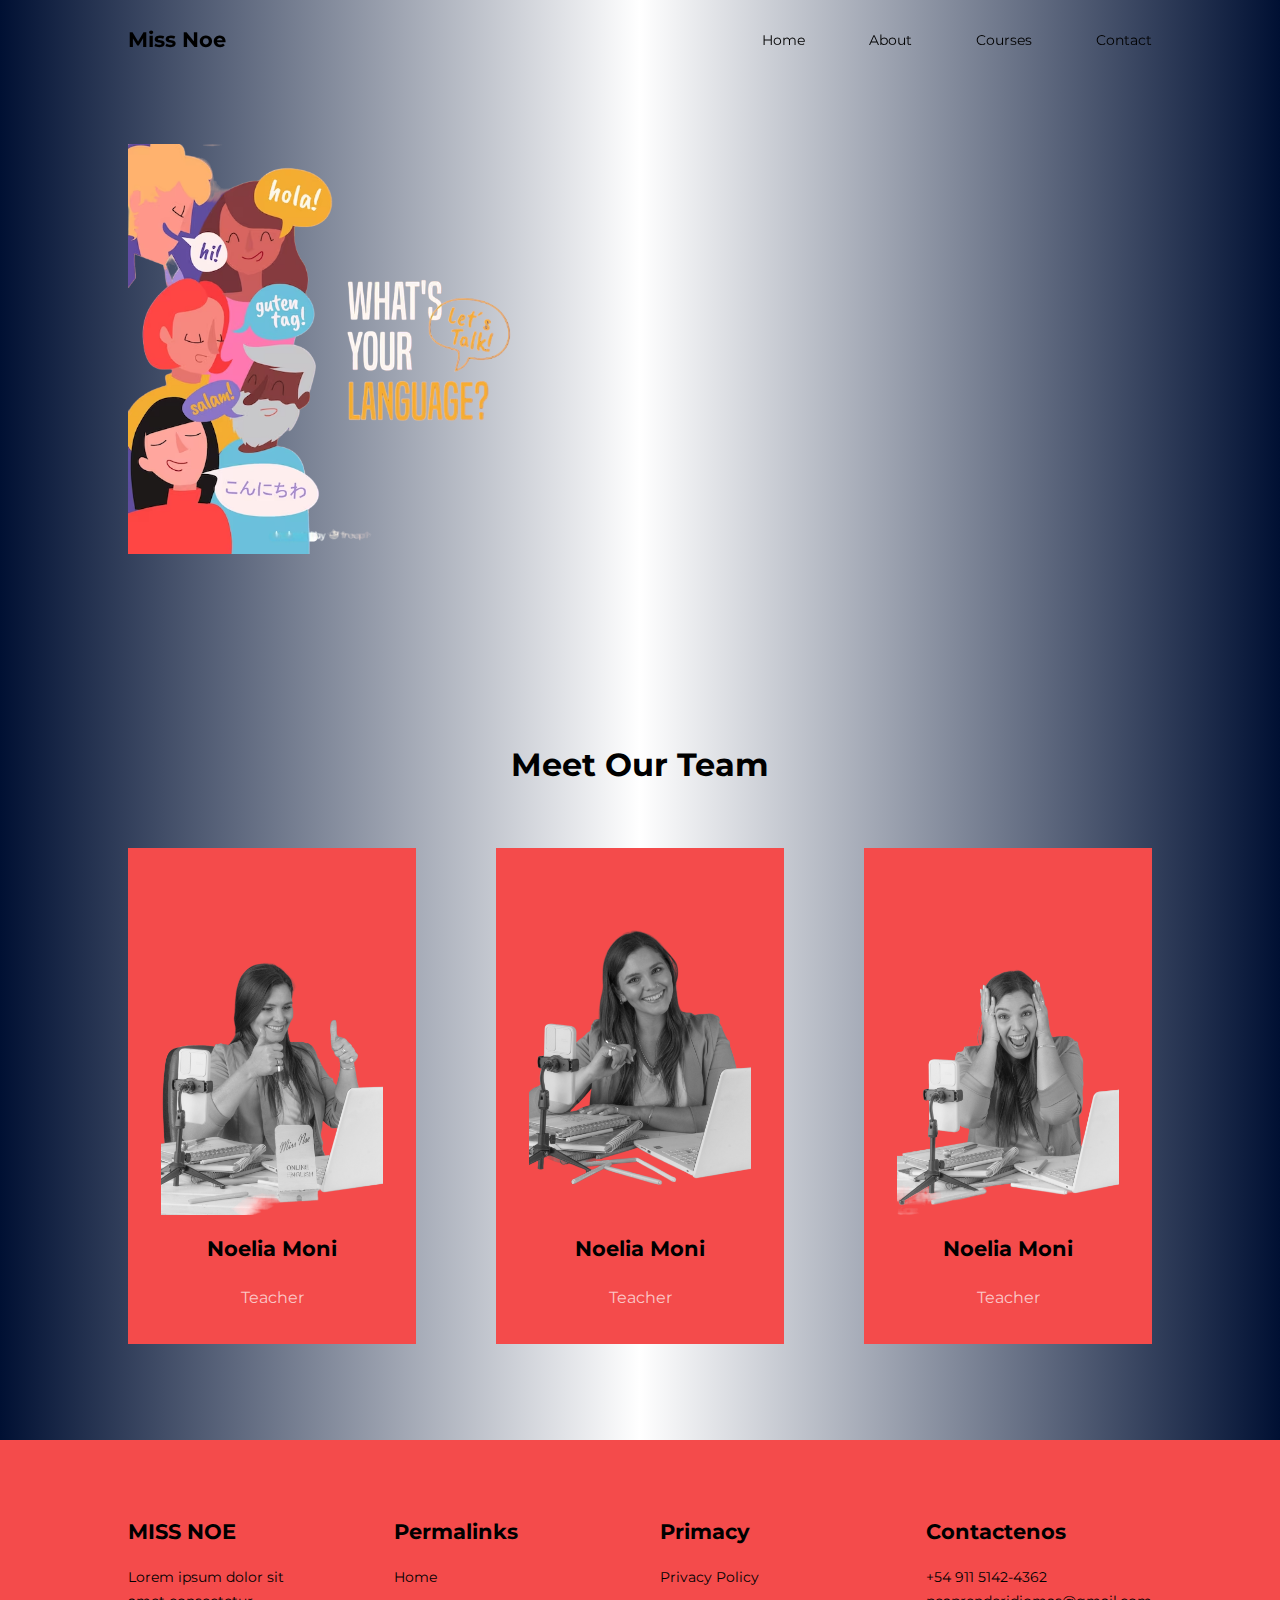
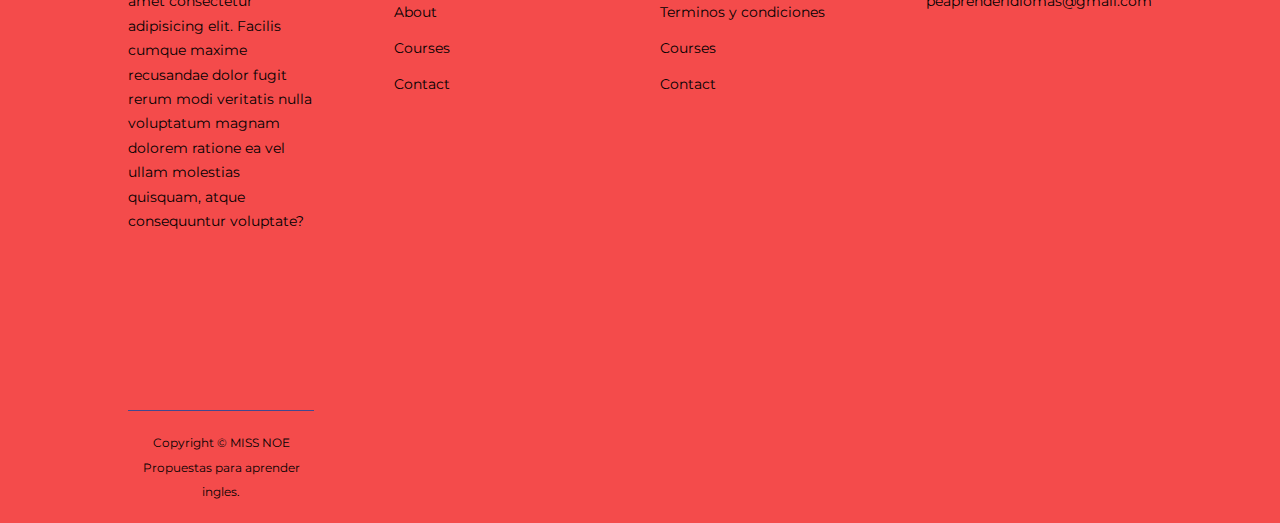
==== commit 7ae299a8: "refactor" ====
--- a/about.html
+++ b/about.html
@@ -49,7 +49,7 @@
                 <div class="about_achievements-left">
                     <img src="./imagenesNoe/gente-diseno-PhotoRoom.png-PhotoRoom-PhotoRoom.png">
                 </div>
-                <div class="about_achievements-right">
+               <!--     <div class="about_achievements-right">
                     <h1>achievements</h1>
                     <p>
                         Lorem ipsum, dolor sit amet consectetur adipisicing elit. Veritatis voluptatibus obcaecati porro
@@ -82,7 +82,7 @@
                             <p>Awards</p>
                         </article>
                     </div>
-                </div>
+                </div>  -->
             </div>
         </section>
 
--- a/css/style.css
+++ b/css/style.css
@@ -337,53 +337,6 @@
 
 /*------- TESTIMONIO --------*/
 
-.testimonials__container {
-  overflow-x: hidden;
-  position: relative;
-  margin-bottom: 5rem;
-}
-
-.testimonial {
-  padding-top: 2rem;
-}
-
-.avatar {
-  width: 6rem;
-  height: 6rem;
-  border-radius: 50%;
-  overflow: hidden;
-  margin: 0 auto 1rem;
-  border: 1rem solid var(--color-bg1);
-}
-
-.testimonial_info {
-  text-align: center;
-}
-
-.testimonial_body {
-  background: var(--color-primary);
-  padding: 2rem;
-  margin-top: 3rem;
-  position: relative;
-}
-
-.testimonial_body::before {
-  content: "";
-  display: block;
-  background: linear-gradient(
-    135deg,
-    transparent,
-    var(--color-primary),
-    var(--color-primary),
-    var(--color-primary)
-  );
-  width: 3rem;
-  height: 3rem;
-  position: absolute;
-  left: 50%;
-  top: -1.5rem;
-  transform: rotate(45deg);
-}
 
 /*------- FOOTER --------*/
 
@@ -597,7 +550,7 @@
     margin-top: 0;
   }
   .courses_container {
-    grid-template-columns: 1fr 1fr;
+    grid-template-columns: (1, 2fr);
   }
 
   /*-------------- PREGUNT FRECUENTES ---------------------*/
--- a/css/about.css
+++ b/css/about.css
@@ -95,6 +95,7 @@
     display: grid;
     grid-template-columns: repeat(3, 1fr);
     gap: 5rem;
+
 }
 .team_member{
     background: var(--color-bg1);
@@ -194,14 +195,15 @@
             box-shadow: inset 0 0 3rem rgba(0, 0, 0, 0.5);
         
         }
-        
+
         .team_container{
             display: grid;
-            grid-template-columns: repeat(3, 1fr);
+            grid-template-columns: (1, 2fr);
             gap: 5rem;
         }
         .team_member{
             background: var(--color-bg1);
+            margin-top: 0;
             padding: 2rem;
             border: 1px solid transparent;
             transition: var(--transition);
@@ -253,13 +255,26 @@
 
 
 
-
-
-
-
-
-
-
-
-}
-    
+}
+
+/* Media query para pantallas más pequeñas */
+@media screen and (max-width: 720px) {
+    
+  
+    .team_container {
+            
+        
+    
+           
+    
+      
+    max-width: 100%; /* Cambia el ancho máximo a 100% en pantallas más pequeñas */
+        }
+    }
+    
+        
+    
+    
+    
+        
+    
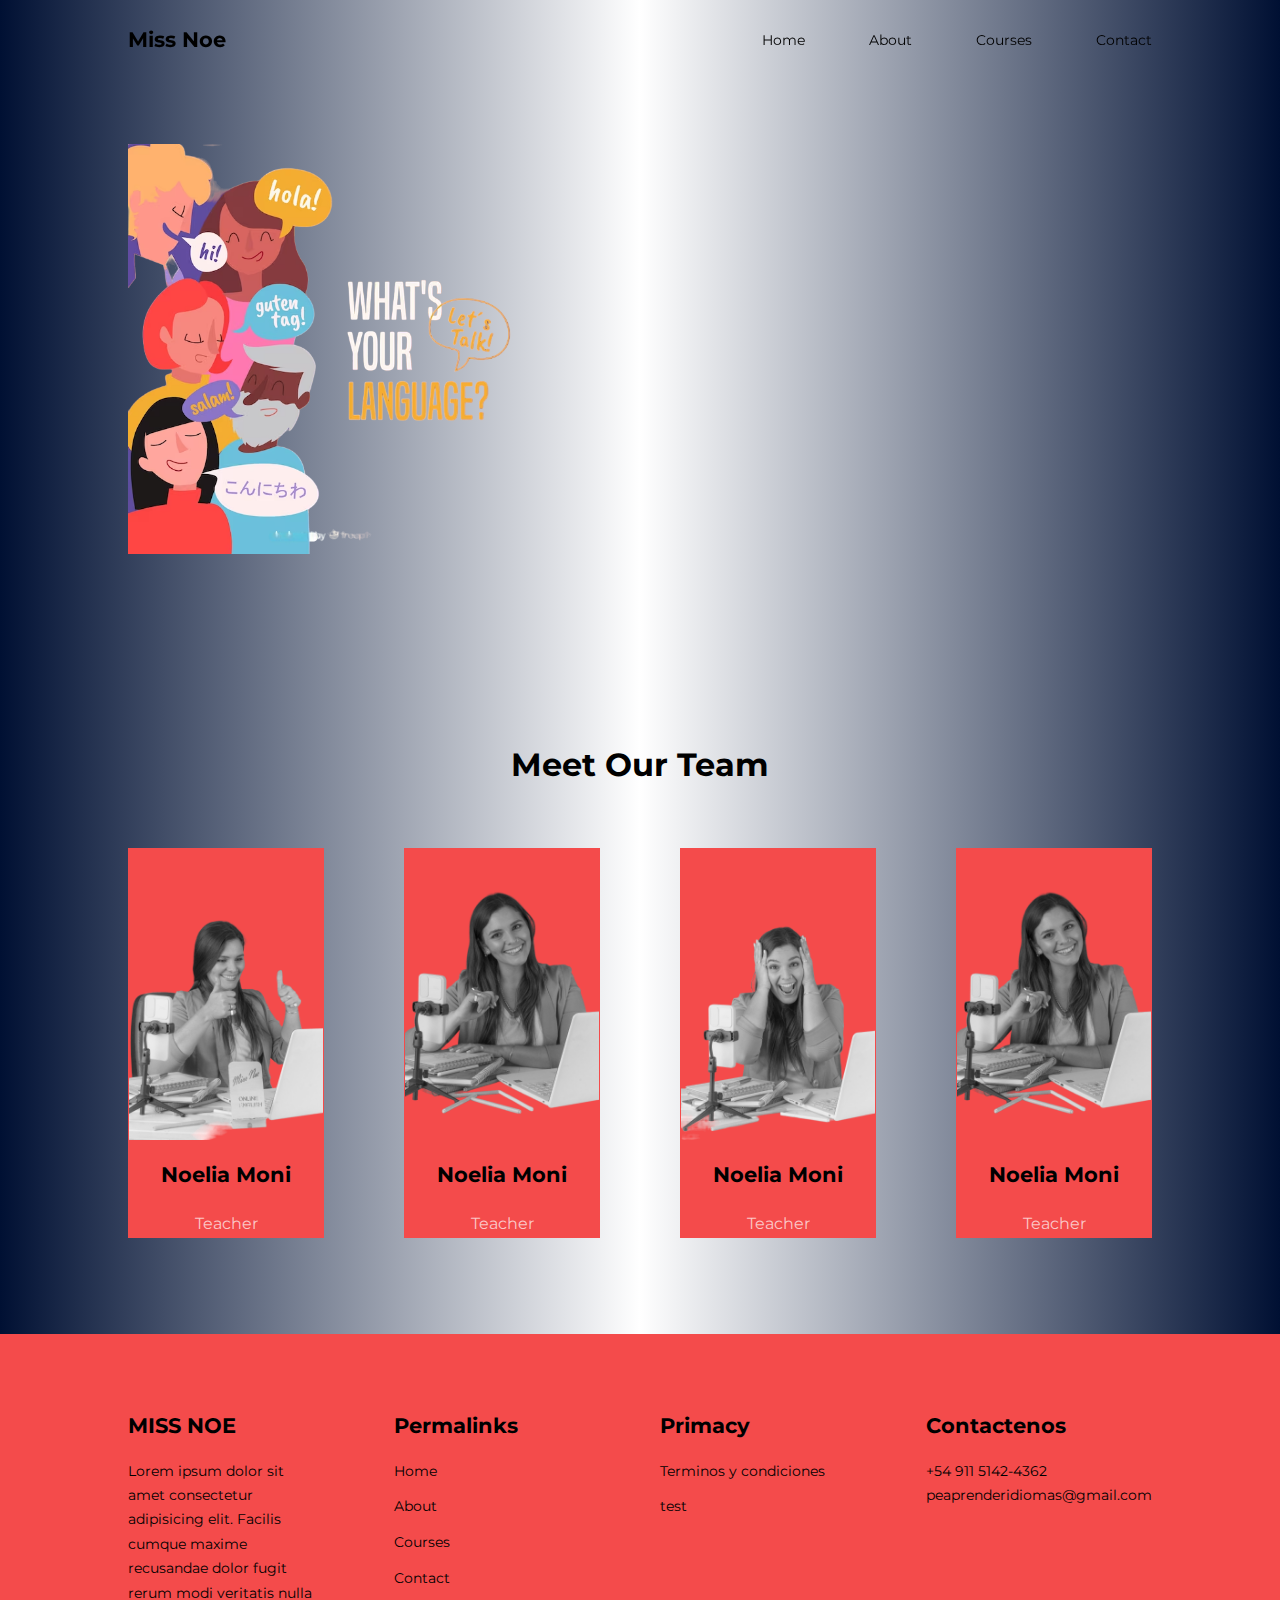
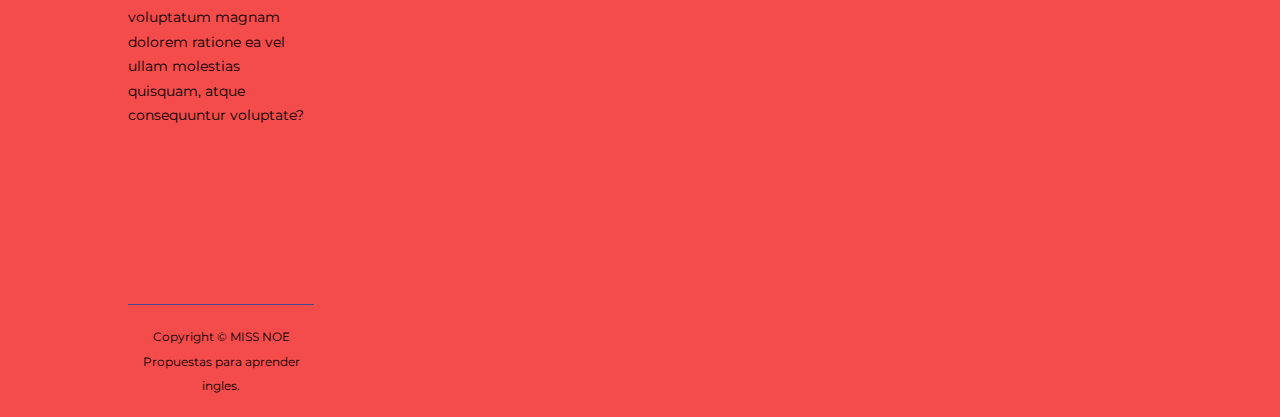
==== commit 5510d1a2: "mate" ====
--- a/about.html
+++ b/about.html
@@ -135,6 +135,20 @@
                         <a href="https://www.linkedin.com/miss.noe_online.english/" target="_blank"><i class="uil uil-linkedin"></i></a>
                     </div>
                 </article>
+                <article class="team_member">
+                    <div class="team_member-image">
+                        <img src="./imagenesNoe/noe_notebook1-PhotoRoom.png-PhotoRoom.png">
+                    </div>
+                    <div class="team_member-info">
+                        <h4>Noelia Moni</h4>
+                        <p>Teacher</p>
+                    </div>
+                    <div class="team_member-socials">
+                        <a href="https://www.instagram.com/miss.noe_online.english/" target="_blank"><i class="uil uil-instagram"></i></a>
+                        <a href="https://www.twitter.com/miss.noe_online.english/" target="_blank"><i class="uil uil-twitter"></i></a>
+                        <a href="https://www.linkedin.com/miss.noe_online.english/" target="_blank"><i class="uil uil-linkedin"></i></a>
+                    </div>
+                </article>
             </div>
         </section>
 
@@ -184,10 +198,8 @@
                 <div class="footer_3">
                     <h4>Primacy</h4>
                     <ul class="privacy">
-                        <li><a href="#">Privacy Policy</a></li>
                         <li><a href="#">Terminos y condiciones</a></li>
-                        <li><a href="#">Courses</a></li>
-                        <li><a href="#">Contact</a></li>
+                        <li><a href="test.html">test</a></li>
                     </ul>
                 </div>
 
--- a/css/style.css
+++ b/css/style.css
@@ -96,6 +96,7 @@
   background: transparent;
   color: var(--color-RU);
   border-color: var(--color-bg1);
+  cursor: pointer;
 }
 
 .btn-primary {
@@ -335,7 +336,20 @@
   display: block;
 }
 
-/*------- TESTIMONIO --------*/
+/*-------  CONTACT --------*/
+#content {
+  width: 100%; /* Controla el ancho del div */
+  margin: 0 auto; /* Centra el div en la página */
+  padding: 20px; /* Agrega un relleno alrededor del contenido del div */
+  box-sizing: border-box; /* Asegura que el relleno y el borde del div no aumenten su tamaño total */
+}
+
+/* Agrega estos estilos en tu archivo de estilos CSS */
+.mensaje-oculto {
+  display: none;
+ 
+}
+
 
 
 /*------- FOOTER --------*/
@@ -619,11 +633,6 @@
     background: var(--color-UR);
   }
 
-  /*-------------- TESTIMONIOS ---------------------*/
-  .testimonial_body {
-    padding: 1.2rem;
-    background: var(--color-UR);
-  }
 
   /*-------------- FOOTER ---------------------*/
   .footer_container {
--- a/css/about.css
+++ b/css/about.css
@@ -92,14 +92,15 @@
 }
 
 .team_container{
-    display: grid;
-    grid-template-columns: repeat(3, 1fr);
-    gap: 5rem;
+ display: flex;
+ flex-direction: row;
+ gap: 5rem;
 
 }
 .team_member{
-    background: var(--color-bg1);
-    padding: 2rem;
+    width: 50%;
+    background: var(--color-bg1);
+
     border: 1px solid transparent;
     transition: var(--transition);
     position: relative;
@@ -179,11 +180,12 @@
             gap: 0.7rem;
         }
         .team_container{
-            grid-template-columns: 1fr 1fr;
+          display: flex;
+          flex-direction: column;
             gap: 0.5;
         }
         .team_member{
-            padding: 0;
+           padding: auto;
         }
         .team_member p{
             margin-bottom: 1.5rem;
@@ -263,8 +265,12 @@
   
     .team_container {
             
-        
-    
+        padding-left: 8rem;
+    
+        
+            display: grid;
+            grid-template-columns: (1, 2fr);
+            gap: 2rem;
            
     
       
